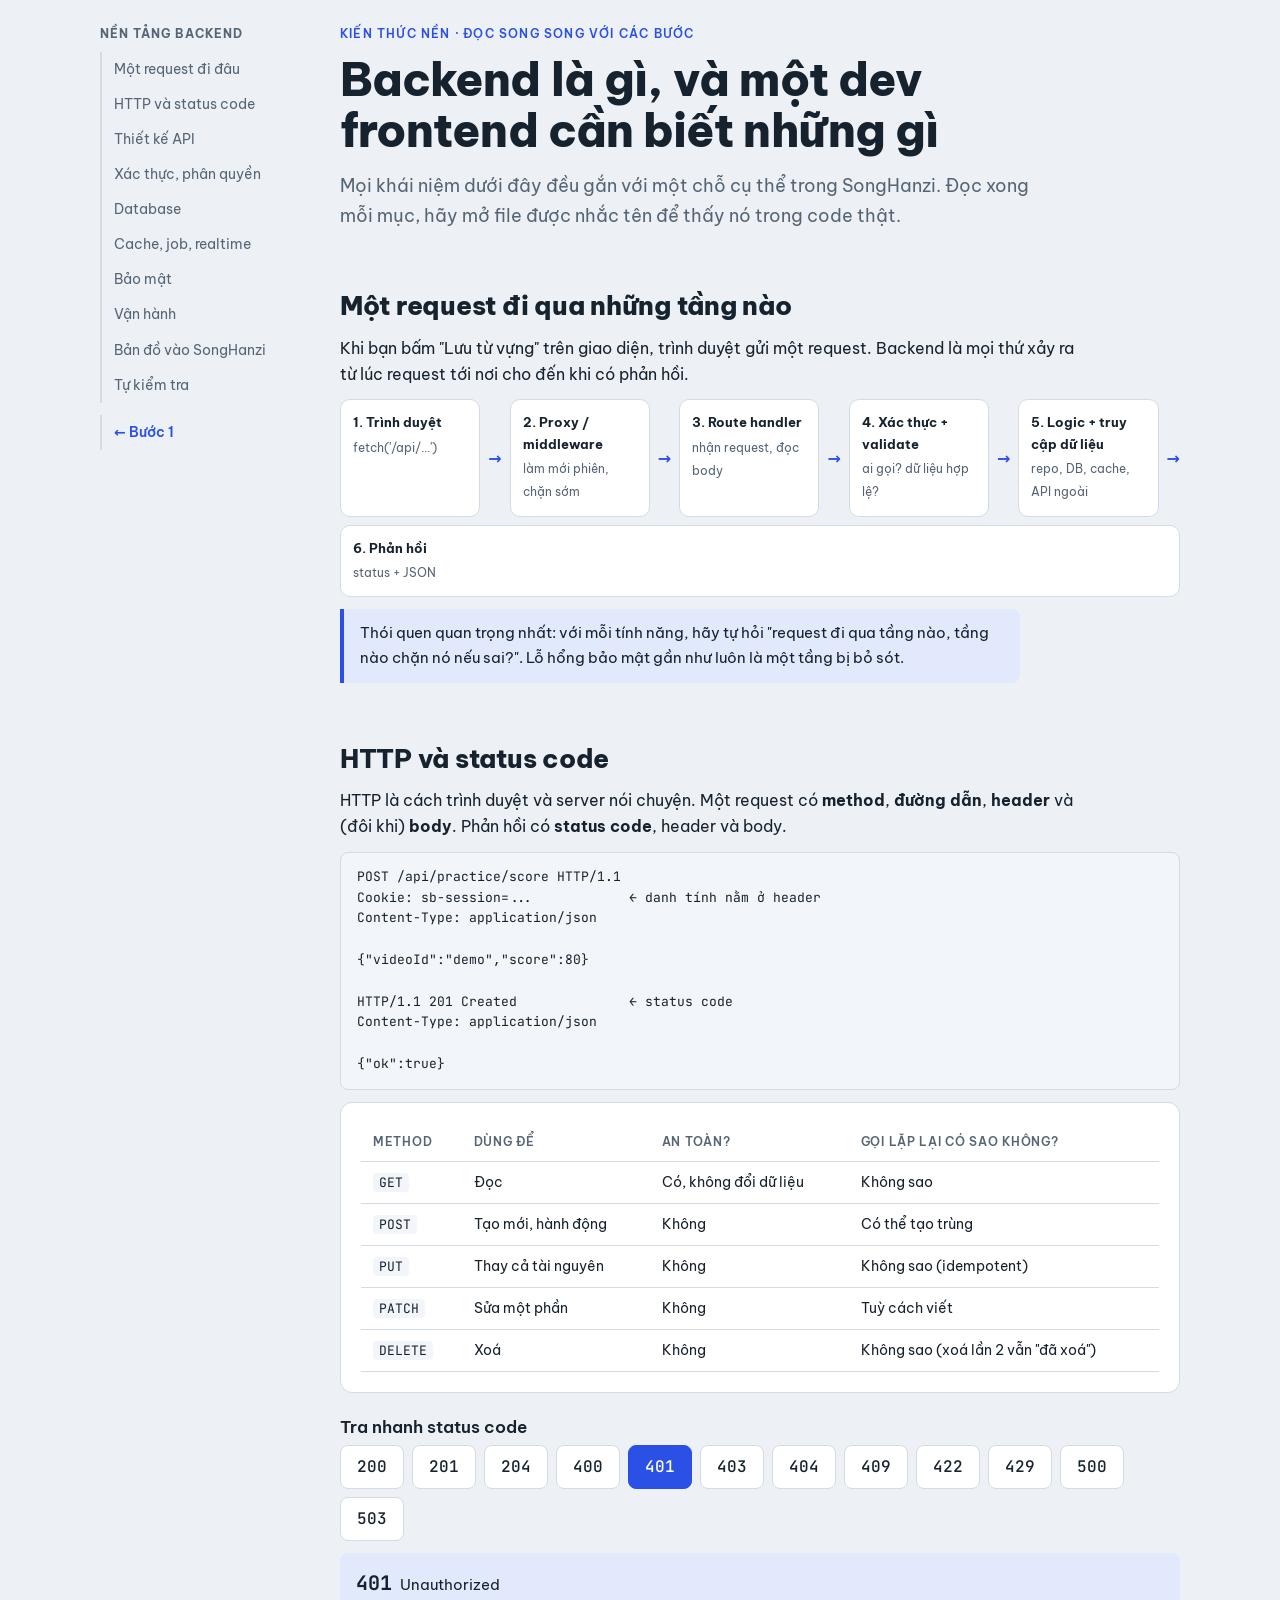
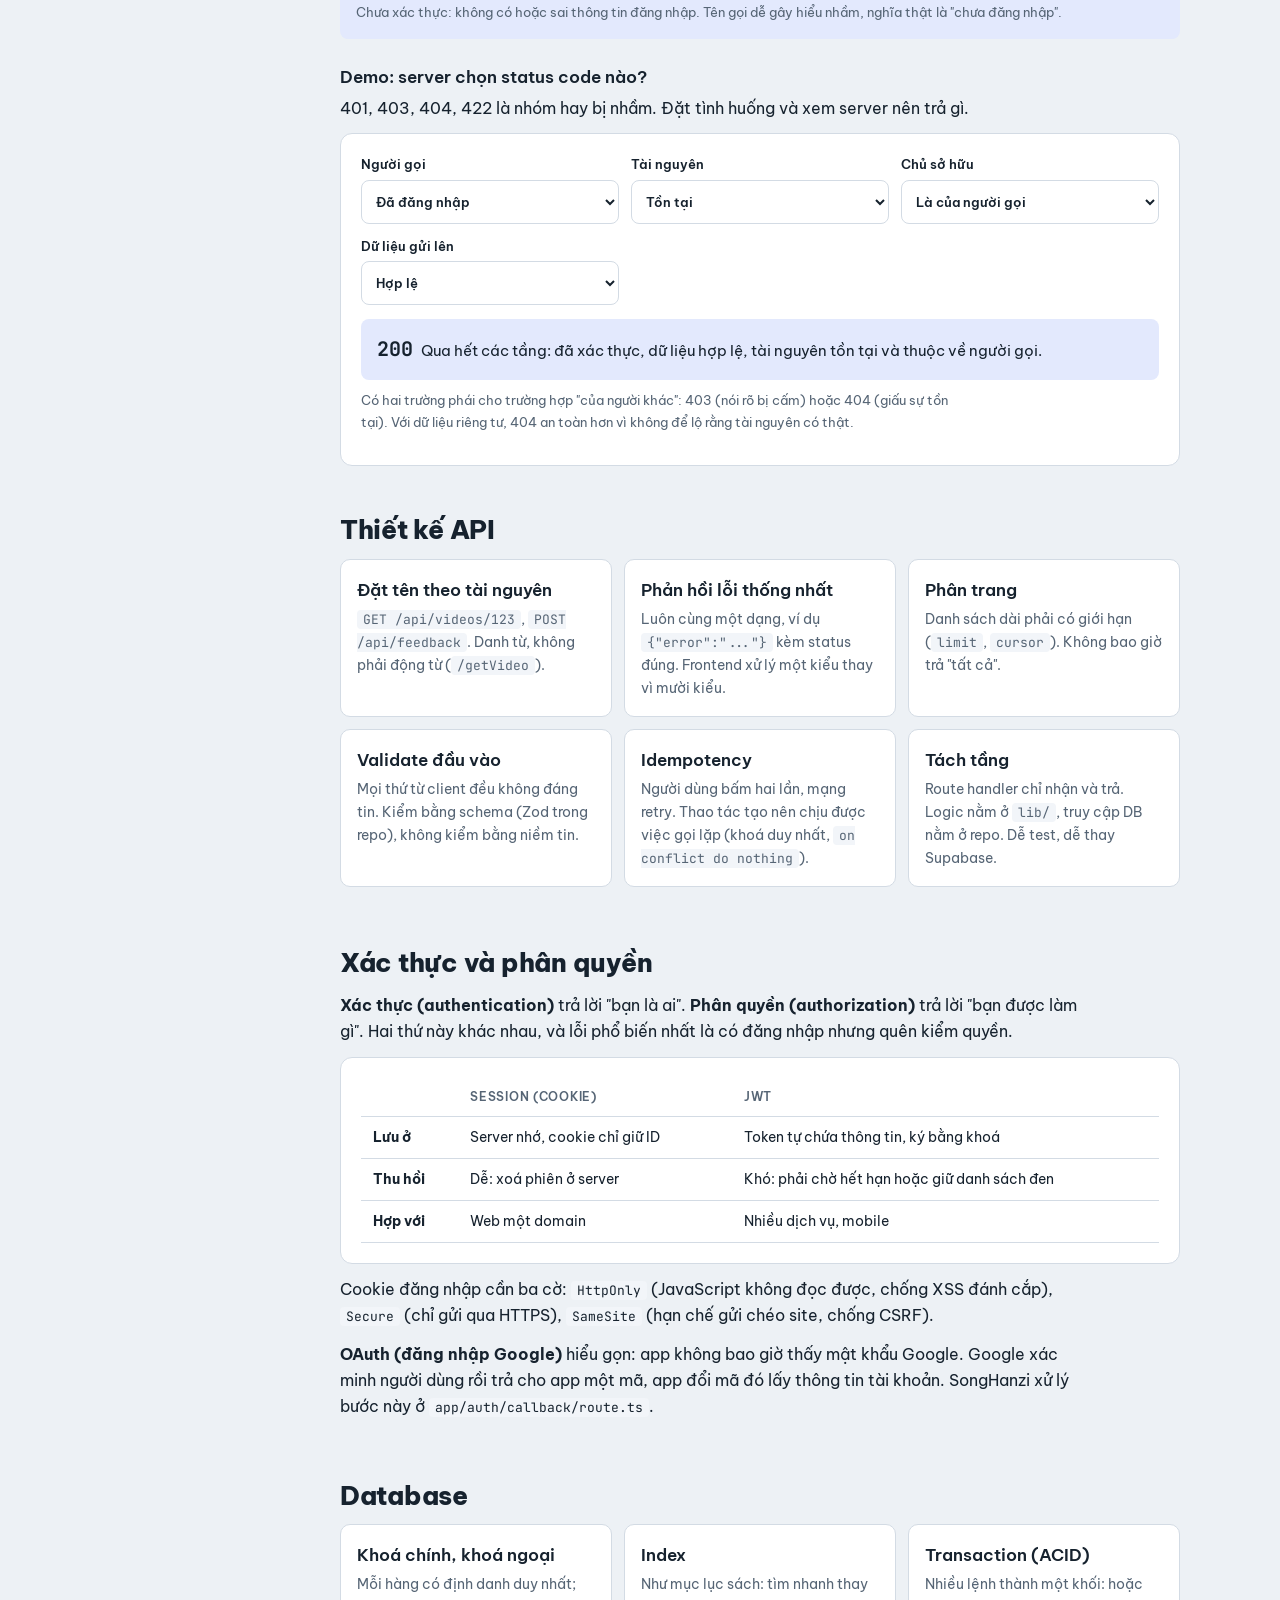
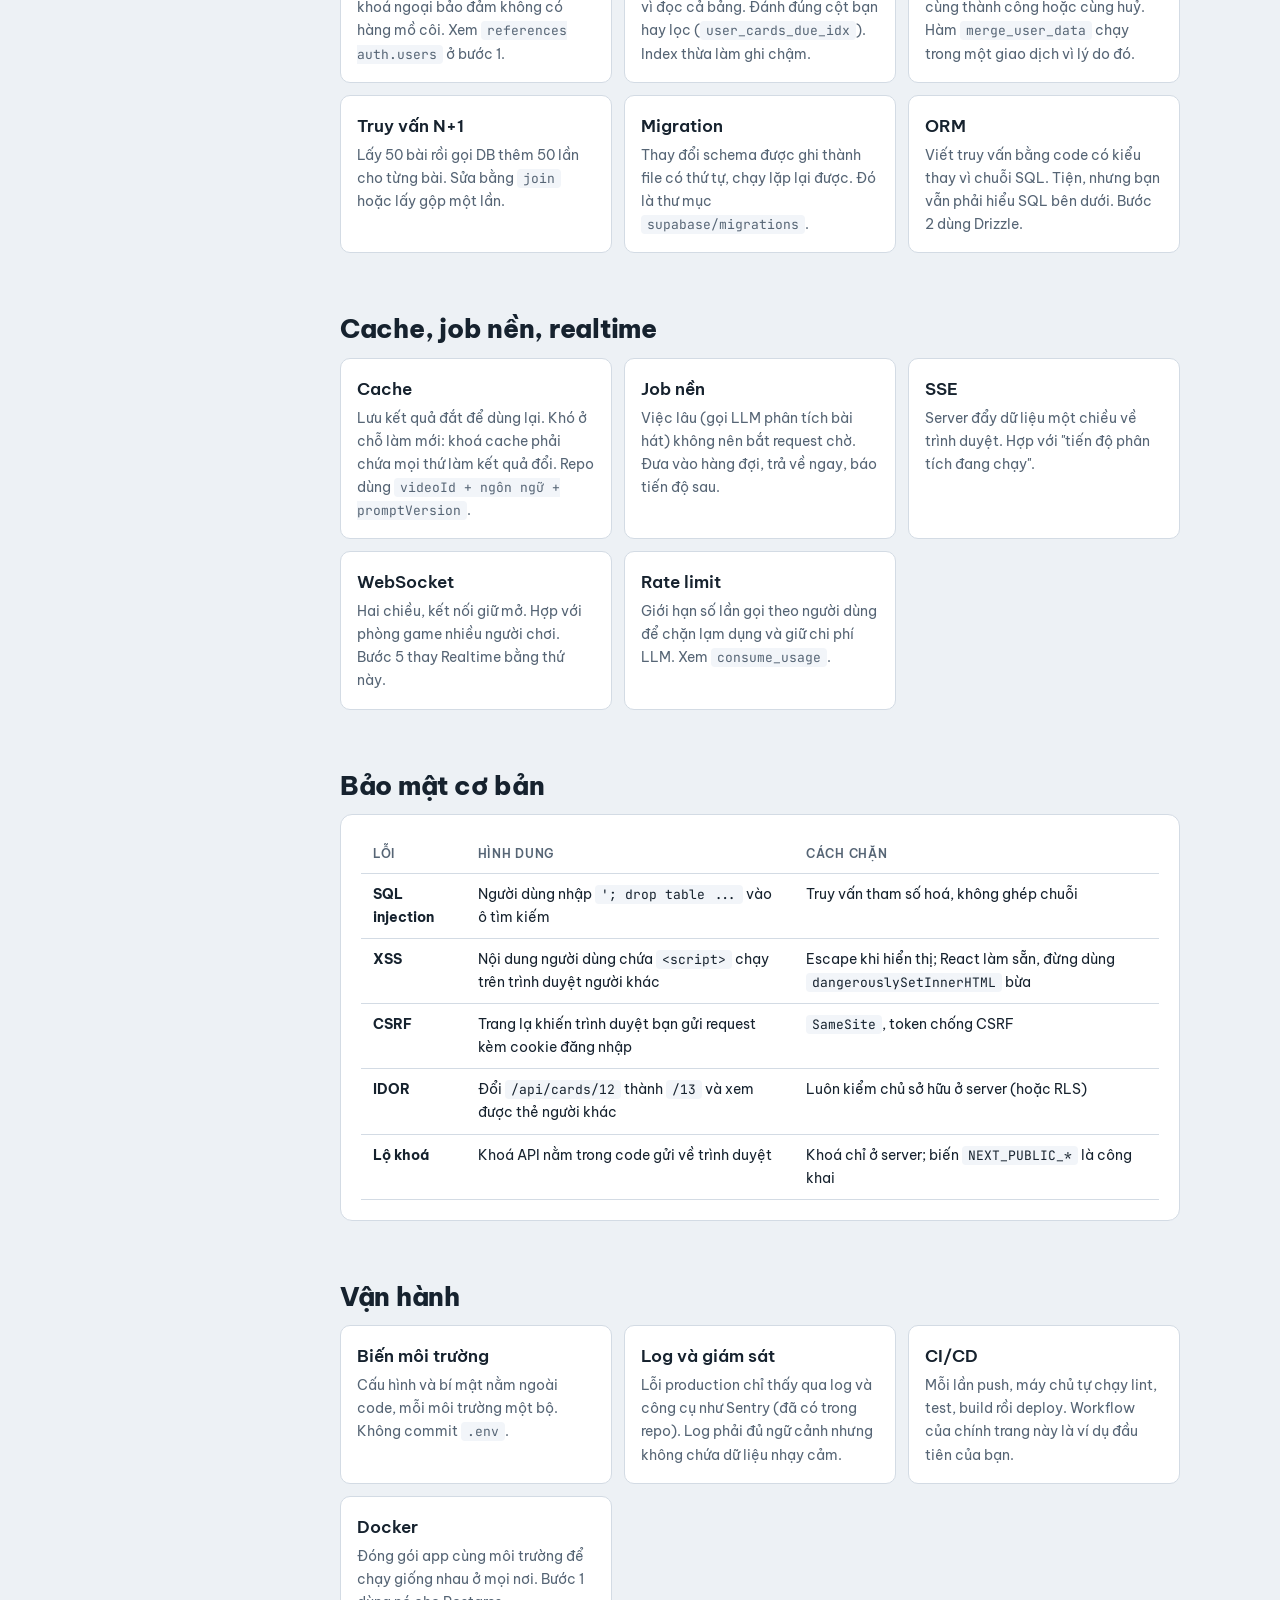
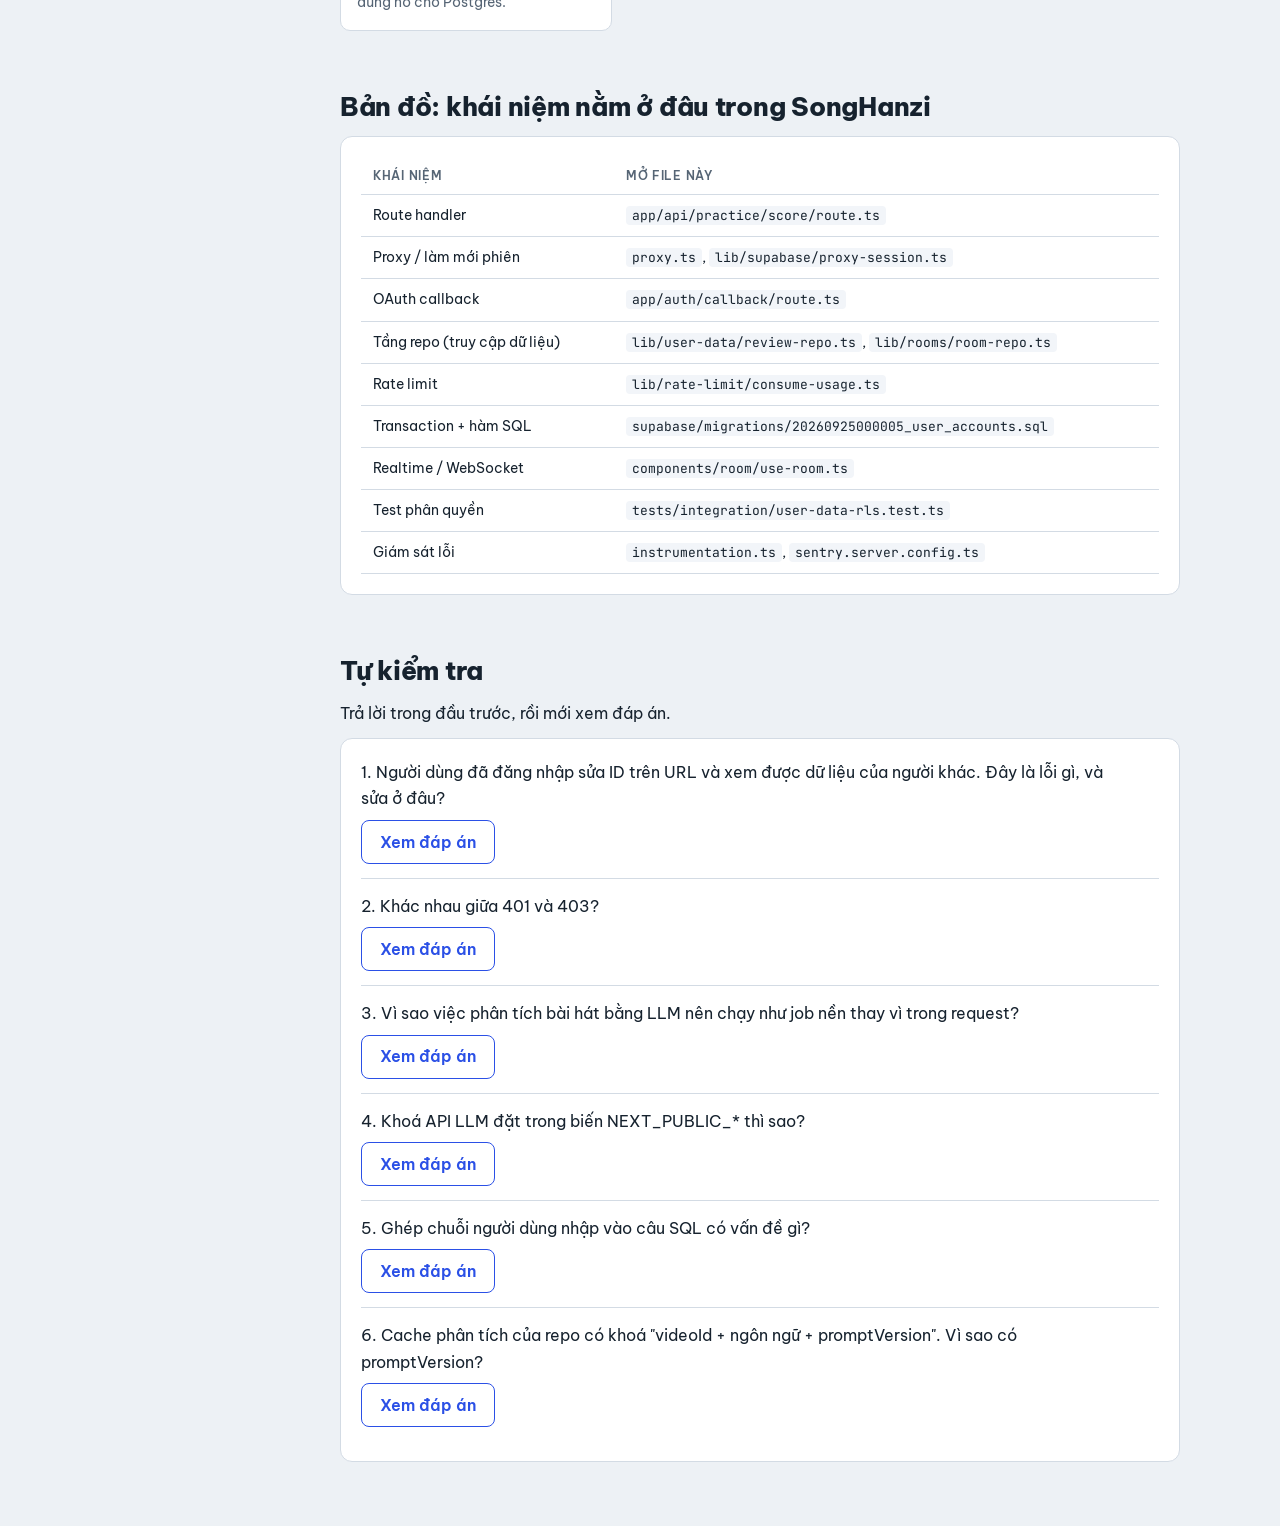
==== site/backend.html @ 363104b3 "feat: thêm trang nền tảng backend, tách CSS dùng chung Co-Authored-By: Claude Sonnet 5.5 <noreply@an" ====
<!doctype html>
<html lang="vi">
<head>
<meta charset="utf-8">
<meta name="viewport" content="width=device-width, initial-scale=1, viewport-fit=cover">
<title>Nền tảng backend · Sổ tay SongHanzi</title>
<link rel="stylesheet" href="https://fonts.googleapis.com/css2?family=Be+Vietnam+Pro:wght@400;500;600;800&family=JetBrains+Mono:wght@400;500&display=swap">
<link rel="stylesheet" href="style.css">
<style>
.flow { display: flex; flex-wrap: wrap; gap: 8px; align-items: stretch; margin-bottom: 12px; }
.flow .node { flex: 1 1 130px; background: var(--surface); border: 1px solid var(--line); border-radius: 10px; padding: 12px; font-size: 14px; min-width: 0; }
.flow .node b { display: block; font-size: 13px; margin-bottom: 2px; }
.flow .node span { color: var(--muted); font-size: 12px; }
.flow .arrow { align-self: center; color: var(--accent); font-weight: 800; }
.cards { display: grid; grid-template-columns: repeat(auto-fit, minmax(240px, 1fr)); gap: 12px; margin-bottom: 12px; }
.card { background: var(--surface); border: 1px solid var(--line); border-radius: 10px; padding: 16px; min-width: 0; }
.card p { font-size: 14px; color: var(--muted); margin: 4px 0 0; }
.sel { width: 100%; min-height: 44px; font: inherit; color: var(--ink); background: var(--surface); border: 1px solid var(--line); border-radius: 8px; padding: 0 10px; }
.field { display: flex; flex-direction: column; gap: 4px; font-size: 13px; font-weight: 600; min-width: 0; }
.form4 { display: grid; grid-template-columns: repeat(auto-fit, minmax(200px, 1fr)); gap: 12px; margin-bottom: 14px; }
.verdict { padding: 14px 16px; border-radius: 8px; font-size: 15px; background: var(--accent-soft); }
.verdict b { font-family: var(--font-mono); font-size: 20px; margin-right: 8px; }
.codes { display: flex; flex-wrap: wrap; gap: 8px; margin-bottom: 12px; }
.codebtn { min-height: 44px; min-width: 64px; padding: 0 12px; border: 1px solid var(--line); border-radius: 8px; background: var(--surface); color: var(--ink); font-family: var(--font-mono); font-weight: 500; cursor: pointer; }
.codebtn[aria-pressed="true"] { background: var(--accent); color: var(--surface); border-color: var(--accent); }
.mono { font-family: var(--font-mono); font-size: 13px; }
</style>
</head>
<body>
<div class="wrap">
  <nav class="toc" aria-label="Mục lục">
    <b>Nền tảng backend</b>
    <a href="#request">Một request đi đâu</a>
    <a href="#http">HTTP và status code</a>
    <a href="#api">Thiết kế API</a>
    <a href="#auth">Xác thực, phân quyền</a>
    <a href="#db">Database</a>
    <a href="#nhanh">Cache, job, realtime</a>
    <a href="#bao-mat">Bảo mật</a>
    <a href="#van-hanh">Vận hành</a>
    <a href="#ban-do">Bản đồ vào SongHanzi</a>
    <a href="#tu-kiem-tra">Tự kiểm tra</a>
    <a href="index.html" style="margin-top:12px;color:var(--accent);font-weight:600">← Bước 1</a>
  </nav>

  <main>
    <header>
      <div class="eyebrow">Kiến thức nền · đọc song song với các bước</div>
      <h1>Backend là gì, và một dev frontend cần biết những gì</h1>
      <p class="lead">Mọi khái niệm dưới đây đều gắn với một chỗ cụ thể trong SongHanzi. Đọc xong mỗi mục, hãy mở file được nhắc tên để thấy nó trong code thật.</p>
    </header>

    <section id="request">
      <h2>Một request đi qua những tầng nào</h2>
      <p>Khi bạn bấm "Lưu từ vựng" trên giao diện, trình duyệt gửi một request. Backend là mọi thứ xảy ra từ lúc request tới nơi cho đến khi có phản hồi.</p>
      <div class="flow">
        <div class="node"><b>1. Trình duyệt</b><span>fetch('/api/...')</span></div><span class="arrow">→</span>
        <div class="node"><b>2. Proxy / middleware</b><span>làm mới phiên, chặn sớm</span></div><span class="arrow">→</span>
        <div class="node"><b>3. Route handler</b><span>nhận request, đọc body</span></div><span class="arrow">→</span>
        <div class="node"><b>4. Xác thực + validate</b><span>ai gọi? dữ liệu hợp lệ?</span></div><span class="arrow">→</span>
        <div class="node"><b>5. Logic + truy cập dữ liệu</b><span>repo, DB, cache, API ngoài</span></div><span class="arrow">→</span>
        <div class="node"><b>6. Phản hồi</b><span>status + JSON</span></div>
      </div>
      <div class="callout">Thói quen quan trọng nhất: với mỗi tính năng, hãy tự hỏi "request đi qua tầng nào, tầng nào chặn nó nếu sai?". Lỗ hổng bảo mật gần như luôn là một tầng bị bỏ sót.</div>
    </section>

    <section id="http">
      <h2>HTTP và status code</h2>
      <p>HTTP là cách trình duyệt và server nói chuyện. Một request có <b>method</b>, <b>đường dẫn</b>, <b>header</b> và (đôi khi) <b>body</b>. Phản hồi có <b>status code</b>, header và body.</p>
      <pre><code>POST /api/practice/score HTTP/1.1
Cookie: sb-session=...            ← danh tính nằm ở header
Content-Type: application/json

{"videoId":"demo","score":80}

HTTP/1.1 201 Created              ← status code
Content-Type: application/json

{"ok":true}</code></pre>
      <div class="panel tablewrap">
        <table>
          <thead><tr><th>Method</th><th>Dùng để</th><th>An toàn?</th><th>Gọi lặp lại có sao không?</th></tr></thead>
          <tbody>
            <tr><td><code>GET</code></td><td>Đọc</td><td>Có, không đổi dữ liệu</td><td>Không sao</td></tr>
            <tr><td><code>POST</code></td><td>Tạo mới, hành động</td><td>Không</td><td>Có thể tạo trùng</td></tr>
            <tr><td><code>PUT</code></td><td>Thay cả tài nguyên</td><td>Không</td><td>Không sao (idempotent)</td></tr>
            <tr><td><code>PATCH</code></td><td>Sửa một phần</td><td>Không</td><td>Tuỳ cách viết</td></tr>
            <tr><td><code>DELETE</code></td><td>Xoá</td><td>Không</td><td>Không sao (xoá lần 2 vẫn "đã xoá")</td></tr>
          </tbody>
        </table>
      </div>

      <h3 style="margin-top:20px">Tra nhanh status code</h3>
      <div class="codes" id="codes" role="group" aria-label="Chọn status code"></div>
      <div class="verdict" id="codeInfo" aria-live="polite"></div>

      <h3 style="margin-top:24px">Demo: server chọn status code nào?</h3>
      <p>401, 403, 404, 422 là nhóm hay bị nhầm. Đặt tình huống và xem server nên trả gì.</p>
      <div class="panel">
        <div class="form4">
          <label class="field">Người gọi
            <select class="sel" id="fAuth"><option value="yes">Đã đăng nhập</option><option value="no">Chưa đăng nhập</option></select></label>
          <label class="field">Tài nguyên
            <select class="sel" id="fExists"><option value="yes">Tồn tại</option><option value="no">Không tồn tại</option></select></label>
          <label class="field">Chủ sở hữu
            <select class="sel" id="fOwn"><option value="yes">Là của người gọi</option><option value="no">Của người khác</option></select></label>
          <label class="field">Dữ liệu gửi lên
            <select class="sel" id="fBody"><option value="yes">Hợp lệ</option><option value="no">Sai định dạng</option></select></label>
        </div>
        <div class="verdict" id="decision" aria-live="polite"></div>
        <p class="small" style="margin-top:10px">Có hai trường phái cho trường hợp "của người khác": 403 (nói rõ bị cấm) hoặc 404 (giấu sự tồn tại). Với dữ liệu riêng tư, 404 an toàn hơn vì không để lộ rằng tài nguyên có thật.</p>
      </div>
    </section>

    <section id="api">
      <h2>Thiết kế API</h2>
      <div class="cards">
        <div class="card"><h3>Đặt tên theo tài nguyên</h3><p><code>GET /api/videos/123</code>, <code>POST /api/feedback</code>. Danh từ, không phải động từ (<code>/getVideo</code>).</p></div>
        <div class="card"><h3>Phản hồi lỗi thống nhất</h3><p>Luôn cùng một dạng, ví dụ <code>{"error":"..."}</code> kèm status đúng. Frontend xử lý một kiểu thay vì mười kiểu.</p></div>
        <div class="card"><h3>Phân trang</h3><p>Danh sách dài phải có giới hạn (<code>limit</code>, <code>cursor</code>). Không bao giờ trả "tất cả".</p></div>
        <div class="card"><h3>Validate đầu vào</h3><p>Mọi thứ từ client đều không đáng tin. Kiểm bằng schema (Zod trong repo), không kiểm bằng niềm tin.</p></div>
        <div class="card"><h3>Idempotency</h3><p>Người dùng bấm hai lần, mạng retry. Thao tác tạo nên chịu được việc gọi lặp (khoá duy nhất, <code>on conflict do nothing</code>).</p></div>
        <div class="card"><h3>Tách tầng</h3><p>Route handler chỉ nhận và trả. Logic nằm ở <code>lib/</code>, truy cập DB nằm ở repo. Dễ test, dễ thay Supabase.</p></div>
      </div>
    </section>

    <section id="auth">
      <h2>Xác thực và phân quyền</h2>
      <p><b>Xác thực (authentication)</b> trả lời "bạn là ai". <b>Phân quyền (authorization)</b> trả lời "bạn được làm gì". Hai thứ này khác nhau, và lỗi phổ biến nhất là có đăng nhập nhưng quên kiểm quyền.</p>
      <div class="panel tablewrap">
        <table>
          <thead><tr><th></th><th>Session (cookie)</th><th>JWT</th></tr></thead>
          <tbody>
            <tr><td><b>Lưu ở</b></td><td>Server nhớ, cookie chỉ giữ ID</td><td>Token tự chứa thông tin, ký bằng khoá</td></tr>
            <tr><td><b>Thu hồi</b></td><td>Dễ: xoá phiên ở server</td><td>Khó: phải chờ hết hạn hoặc giữ danh sách đen</td></tr>
            <tr><td><b>Hợp với</b></td><td>Web một domain</td><td>Nhiều dịch vụ, mobile</td></tr>
          </tbody>
        </table>
      </div>
      <p>Cookie đăng nhập cần ba cờ: <code>HttpOnly</code> (JavaScript không đọc được, chống XSS đánh cắp), <code>Secure</code> (chỉ gửi qua HTTPS), <code>SameSite</code> (hạn chế gửi chéo site, chống CSRF).</p>
      <p><b>OAuth (đăng nhập Google)</b> hiểu gọn: app không bao giờ thấy mật khẩu Google. Google xác minh người dùng rồi trả cho app một mã, app đổi mã đó lấy thông tin tài khoản. SongHanzi xử lý bước này ở <code>app/auth/callback/route.ts</code>.</p>
    </section>

    <section id="db">
      <h2>Database</h2>
      <div class="cards">
        <div class="card"><h3>Khoá chính, khoá ngoại</h3><p>Mỗi hàng có định danh duy nhất; khoá ngoại bảo đảm không có hàng mồ côi. Xem <code>references auth.users</code> ở bước 1.</p></div>
        <div class="card"><h3>Index</h3><p>Như mục lục sách: tìm nhanh thay vì đọc cả bảng. Đánh đúng cột bạn hay lọc (<code>user_cards_due_idx</code>). Index thừa làm ghi chậm.</p></div>
        <div class="card"><h3>Transaction (ACID)</h3><p>Nhiều lệnh thành một khối: hoặc cùng thành công hoặc cùng huỷ. Hàm <code>merge_user_data</code> chạy trong một giao dịch vì lý do đó.</p></div>
        <div class="card"><h3>Truy vấn N+1</h3><p>Lấy 50 bài rồi gọi DB thêm 50 lần cho từng bài. Sửa bằng <code>join</code> hoặc lấy gộp một lần.</p></div>
        <div class="card"><h3>Migration</h3><p>Thay đổi schema được ghi thành file có thứ tự, chạy lặp lại được. Đó là thư mục <code>supabase/migrations</code>.</p></div>
        <div class="card"><h3>ORM</h3><p>Viết truy vấn bằng code có kiểu thay vì chuỗi SQL. Tiện, nhưng bạn vẫn phải hiểu SQL bên dưới. Bước 2 dùng Drizzle.</p></div>
      </div>
    </section>

    <section id="nhanh">
      <h2>Cache, job nền, realtime</h2>
      <div class="cards">
        <div class="card"><h3>Cache</h3><p>Lưu kết quả đắt để dùng lại. Khó ở chỗ làm mới: khoá cache phải chứa mọi thứ làm kết quả đổi. Repo dùng <code>videoId + ngôn ngữ + promptVersion</code>.</p></div>
        <div class="card"><h3>Job nền</h3><p>Việc lâu (gọi LLM phân tích bài hát) không nên bắt request chờ. Đưa vào hàng đợi, trả về ngay, báo tiến độ sau.</p></div>
        <div class="card"><h3>SSE</h3><p>Server đẩy dữ liệu một chiều về trình duyệt. Hợp với "tiến độ phân tích đang chạy".</p></div>
        <div class="card"><h3>WebSocket</h3><p>Hai chiều, kết nối giữ mở. Hợp với phòng game nhiều người chơi. Bước 5 thay Realtime bằng thứ này.</p></div>
        <div class="card"><h3>Rate limit</h3><p>Giới hạn số lần gọi theo người dùng để chặn lạm dụng và giữ chi phí LLM. Xem <code>consume_usage</code>.</p></div>
      </div>
    </section>

    <section id="bao-mat">
      <h2>Bảo mật cơ bản</h2>
      <div class="panel tablewrap">
        <table>
          <thead><tr><th>Lỗi</th><th>Hình dung</th><th>Cách chặn</th></tr></thead>
          <tbody>
            <tr><td><b>SQL injection</b></td><td>Người dùng nhập <code>'; drop table ...</code> vào ô tìm kiếm</td><td>Truy vấn tham số hoá, không ghép chuỗi</td></tr>
            <tr><td><b>XSS</b></td><td>Nội dung người dùng chứa <code>&lt;script&gt;</code> chạy trên trình duyệt người khác</td><td>Escape khi hiển thị; React làm sẵn, đừng dùng <code>dangerouslySetInnerHTML</code> bừa</td></tr>
            <tr><td><b>CSRF</b></td><td>Trang lạ khiến trình duyệt bạn gửi request kèm cookie đăng nhập</td><td><code>SameSite</code>, token chống CSRF</td></tr>
            <tr><td><b>IDOR</b></td><td>Đổi <code>/api/cards/12</code> thành <code>/13</code> và xem được thẻ người khác</td><td>Luôn kiểm chủ sở hữu ở server (hoặc RLS)</td></tr>
            <tr><td><b>Lộ khoá</b></td><td>Khoá API nằm trong code gửi về trình duyệt</td><td>Khoá chỉ ở server; biến <code>NEXT_PUBLIC_*</code> là công khai</td></tr>
          </tbody>
        </table>
      </div>
    </section>

    <section id="van-hanh">
      <h2>Vận hành</h2>
      <div class="cards">
        <div class="card"><h3>Biến môi trường</h3><p>Cấu hình và bí mật nằm ngoài code, mỗi môi trường một bộ. Không commit <code>.env</code>.</p></div>
        <div class="card"><h3>Log và giám sát</h3><p>Lỗi production chỉ thấy qua log và công cụ như Sentry (đã có trong repo). Log phải đủ ngữ cảnh nhưng không chứa dữ liệu nhạy cảm.</p></div>
        <div class="card"><h3>CI/CD</h3><p>Mỗi lần push, máy chủ tự chạy lint, test, build rồi deploy. Workflow của chính trang này là ví dụ đầu tiên của bạn.</p></div>
        <div class="card"><h3>Docker</h3><p>Đóng gói app cùng môi trường để chạy giống nhau ở mọi nơi. Bước 1 dùng nó cho Postgres.</p></div>
      </div>
    </section>

    <section id="ban-do">
      <h2>Bản đồ: khái niệm nằm ở đâu trong SongHanzi</h2>
      <div class="panel tablewrap">
        <table>
          <thead><tr><th>Khái niệm</th><th>Mở file này</th></tr></thead>
          <tbody>
            <tr><td>Route handler</td><td><code>app/api/practice/score/route.ts</code></td></tr>
            <tr><td>Proxy / làm mới phiên</td><td><code>proxy.ts</code>, <code>lib/supabase/proxy-session.ts</code></td></tr>
            <tr><td>OAuth callback</td><td><code>app/auth/callback/route.ts</code></td></tr>
            <tr><td>Tầng repo (truy cập dữ liệu)</td><td><code>lib/user-data/review-repo.ts</code>, <code>lib/rooms/room-repo.ts</code></td></tr>
            <tr><td>Rate limit</td><td><code>lib/rate-limit/consume-usage.ts</code></td></tr>
            <tr><td>Transaction + hàm SQL</td><td><code>supabase/migrations/20260925000005_user_accounts.sql</code></td></tr>
            <tr><td>Realtime / WebSocket</td><td><code>components/room/use-room.ts</code></td></tr>
            <tr><td>Test phân quyền</td><td><code>tests/integration/user-data-rls.test.ts</code></td></tr>
            <tr><td>Giám sát lỗi</td><td><code>instrumentation.ts</code>, <code>sentry.server.config.ts</code></td></tr>
          </tbody>
        </table>
      </div>
    </section>

    <section id="tu-kiem-tra">
      <h2>Tự kiểm tra</h2>
      <p>Trả lời trong đầu trước, rồi mới xem đáp án.</p>
      <div class="panel" id="quiz"></div>
    </section>
  </main>
</div>

<script>
(function () {
  // ---------- tra status code ----------
  var codes = [
    ['200', 'OK', 'Thành công, có dữ liệu trả về.'],
    ['201', 'Created', 'Đã tạo tài nguyên mới (thường sau POST).'],
    ['204', 'No Content', 'Thành công và không có nội dung trả về (thường sau DELETE).'],
    ['400', 'Bad Request', 'Request sai cú pháp, ví dụ JSON hỏng.'],
    ['401', 'Unauthorized', 'Chưa xác thực: không có hoặc sai thông tin đăng nhập. Tên gọi dễ gây hiểu nhầm, nghĩa thật là "chưa đăng nhập".'],
    ['403', 'Forbidden', 'Đã đăng nhập nhưng không có quyền làm việc này.'],
    ['404', 'Not Found', 'Không có tài nguyên này (hoặc bạn muốn giấu rằng nó tồn tại).'],
    ['409', 'Conflict', 'Xung đột với trạng thái hiện tại, ví dụ tạo bản ghi đã tồn tại.'],
    ['422', 'Unprocessable Content', 'Cú pháp đúng nhưng dữ liệu không hợp lệ về nghĩa (sai schema, thiếu trường).'],
    ['429', 'Too Many Requests', 'Vượt giới hạn tần suất (rate limit).'],
    ['500', 'Internal Server Error', 'Lỗi của server, không phải lỗi của client. Cần xem log.'],
    ['503', 'Service Unavailable', 'Server tạm không phục vụ được (quá tải, đang bảo trì, phụ thuộc bị sập).']
  ];
  var wrap = document.getElementById('codes'), info = document.getElementById('codeInfo');
  function pick(i) {
    Array.prototype.forEach.call(wrap.children, function (b, j) { b.setAttribute('aria-pressed', String(i === j)); });
    info.innerHTML = '<b>' + codes[i][0] + '</b>' + codes[i][1] + '<br><span class="small">' + codes[i][2] + '</span>';
  }
  codes.forEach(function (c, i) {
    var b = document.createElement('button'); b.type = 'button'; b.className = 'codebtn'; b.textContent = c[0];
    b.addEventListener('click', function () { pick(i); }); wrap.appendChild(b);
  });
  pick(4);

  // ---------- demo quyết định status ----------
  var f = { auth: 'fAuth', exists: 'fExists', own: 'fOwn', body: 'fBody' };
  function val(k) { return document.getElementById(f[k]).value === 'yes'; }
  function decide() {
    var r;
    if (!val('auth')) r = ['401', 'Chưa đăng nhập, dừng ngay ở bước xác thực, trước cả khi nhìn tài nguyên.'];
    else if (!val('body')) r = ['422', 'Đã đăng nhập nhưng dữ liệu sai schema. Validate xảy ra trước khi chạm vào database.'];
    else if (!val('exists')) r = ['404', 'Không có tài nguyên với ID này.'];
    else if (!val('own')) r = ['404', 'Tài nguyên có thật nhưng của người khác. Trả 404 để không lộ rằng nó tồn tại (một số API chọn 403).'];
    else r = ['200', 'Qua hết các tầng: đã xác thực, dữ liệu hợp lệ, tài nguyên tồn tại và thuộc về người gọi.'];
    document.getElementById('decision').innerHTML = '<b>' + r[0] + '</b>' + r[1];
  }
  Object.keys(f).forEach(function (k) { document.getElementById(f[k]).addEventListener('change', decide); });
  decide();

  // ---------- quiz ----------
  var qs = [
    ['Người dùng đã đăng nhập sửa ID trên URL và xem được dữ liệu của người khác. Đây là lỗi gì, và sửa ở đâu?', 'IDOR, lỗi phân quyền. Sửa ở server: luôn kiểm chủ sở hữu trước khi trả dữ liệu (hoặc bật RLS).'],
    ['Khác nhau giữa 401 và 403?', '401: chưa xác thực (không biết bạn là ai). 403: biết bạn là ai nhưng bạn không có quyền.'],
    ['Vì sao việc phân tích bài hát bằng LLM nên chạy như job nền thay vì trong request?', 'Mất nhiều giây đến hàng chục giây. Request chờ lâu dễ timeout và giữ tài nguyên server. Job nền trả ngay và báo tiến độ qua SSE.'],
    ['Khoá API LLM đặt trong biến NEXT_PUBLIC_* thì sao?', 'Nó được nhúng vào JavaScript gửi về trình duyệt, ai cũng đọc được. Khoá bí mật chỉ được ở server.'],
    ['Ghép chuỗi người dùng nhập vào câu SQL có vấn đề gì?', 'SQL injection: người dùng chèn lệnh SQL của họ. Dùng truy vấn tham số hoá hoặc ORM.'],
    ['Cache phân tích của repo có khoá "videoId + ngôn ngữ + promptVersion". Vì sao có promptVersion?', 'Đổi prompt thì kết quả đổi. Có promptVersion thì bản cache cũ không bị dùng nhầm cho prompt mới.']
  ];
  var quiz = document.getElementById('quiz');
  qs.forEach(function (q, i) {
    var d = document.createElement('div'); d.className = 'q';
    var p = document.createElement('p'); p.style.marginBottom = '8px'; p.textContent = (i + 1) + '. ' + q[0];
    var b = document.createElement('button'); b.type = 'button'; b.className = 'btn ghost'; b.textContent = 'Xem đáp án';
    var a = document.createElement('div'); a.className = 'ans'; a.hidden = true; a.textContent = q[1];
    b.addEventListener('click', function () { a.hidden = !a.hidden; b.textContent = a.hidden ? 'Xem đáp án' : 'Ẩn đáp án'; });
    d.appendChild(p); d.appendChild(b); d.appendChild(a); quiz.appendChild(d);
  });
})();
</script>
</body>
</html>
---- site/style.css ----
/* Layout: cột nội dung một dòng đọc, mục lục dính bên trái ở màn rộng. Mỗi bước học là một "chương" có demo tương tác. */
:root {
  --bg: #EDF1F5;
  --surface: #FFFFFF;
  --ink: #16222E;
  --muted: #566575;
  --line: #D3DBE4;
  --accent: #2B50E6;
  --accent-soft: #E3E9FD;
  --ok: #0E7A4F;
  --ok-soft: #DDF3E8;
  --warn: #9A4A06;
  --warn-soft: #FBEBD3;
  --bad: #B42318;
  --bad-soft: #FBE1DE;
  --code-bg: #F2F5F9;
  --font-body: "Be Vietnam Pro", system-ui, -apple-system, "Segoe UI", sans-serif;
  --font-mono: "JetBrains Mono", ui-monospace, "Cascadia Code", Consolas, monospace;
}
@media (prefers-color-scheme: dark) {
  :root:not([data-theme="light"]) {
    --bg: #0F1620; --surface: #17212D; --ink: #E6EDF5; --muted: #93A3B5; --line: #2A3748;
    --accent: #8EA5FF; --accent-soft: #1E2B52; --ok: #4ADE9B; --ok-soft: #12332A;
    --warn: #F5B454; --warn-soft: #3A2B12; --bad: #FF8A80; --bad-soft: #3D1B19; --code-bg: #111A25;
    color-scheme: dark;
  }
}
:root[data-theme="dark"] {
  --bg: #0F1620; --surface: #17212D; --ink: #E6EDF5; --muted: #93A3B5; --line: #2A3748;
  --accent: #8EA5FF; --accent-soft: #1E2B52; --ok: #4ADE9B; --ok-soft: #12332A;
  --warn: #F5B454; --warn-soft: #3A2B12; --bad: #FF8A80; --bad-soft: #3D1B19; --code-bg: #111A25;
  color-scheme: dark;
}
* { box-sizing: border-box; }
body { margin: 0; }
[hidden] { display: none !important; }
body {
  background: var(--bg); color: var(--ink); font-family: var(--font-body); font-size: 16px; line-height: 1.65;
  padding-block: 24px 64px;
  padding-left: max(16px, env(safe-area-inset-left, 0px));
  padding-right: max(16px, env(safe-area-inset-right, 0px));
}
.wrap { max-width: 1080px; margin: 0 auto; display: grid; grid-template-columns: 200px minmax(0, 1fr); gap: 40px; }
nav.toc { position: sticky; top: calc(env(safe-area-inset-top, 0px) + 16px); align-self: start; font-size: 14px; }
nav.toc b { display: block; font-size: 12px; letter-spacing: .08em; text-transform: uppercase; color: var(--muted); margin-bottom: 8px; }
nav.toc a { display: block; padding: 6px 0; color: var(--muted); text-decoration: none; border-left: 2px solid var(--line); padding-left: 12px; }
nav.toc a:hover, nav.toc a:focus-visible { color: var(--accent); border-left-color: var(--accent); }
main { min-width: 0; display: flex; flex-direction: column; gap: 48px; }
h1 { font-size: clamp(30px, 5vw, 46px); line-height: 1.12; font-weight: 800; margin: 0; text-wrap: balance; letter-spacing: -.02em; }
h2 { font-size: 26px; line-height: 1.25; font-weight: 800; margin: 0 0 12px; text-wrap: balance; letter-spacing: -.01em; }
h3 { font-size: 17px; margin: 0 0 4px; font-weight: 600; }
p { margin: 0 0 12px; max-width: 68ch; }
.eyebrow { font-size: 12px; letter-spacing: .1em; text-transform: uppercase; color: var(--accent); font-weight: 600; margin-bottom: 10px; }
.lead { font-size: 18px; color: var(--muted); max-width: 60ch; margin-top: 14px; }
.status { display: inline-flex; gap: 8px; align-items: center; margin-top: 18px; padding: 8px 12px; border-radius: 8px; background: var(--warn-soft); color: var(--warn); font-size: 14px; font-weight: 500; }
code, pre { font-family: var(--font-mono); font-size: 13px; }
code { background: var(--code-bg); padding: 1px 6px; border-radius: 4px; overflow-wrap: anywhere; }
pre { background: var(--code-bg); border: 1px solid var(--line); border-radius: 8px; padding: 14px 16px; margin: 0 0 12px; overflow-x: auto; line-height: 1.6; }
pre code { background: none; padding: 0; overflow-wrap: normal; }
.panel { background: var(--surface); border: 1px solid var(--line); border-radius: 12px; padding: 20px; }
.tablewrap { overflow-x: auto; margin-bottom: 12px; }
table { border-collapse: collapse; width: 100%; font-size: 14px; }
th, td { text-align: left; padding: 9px 12px; border-bottom: 1px solid var(--line); vertical-align: top; }
th { font-size: 12px; letter-spacing: .06em; text-transform: uppercase; color: var(--muted); font-weight: 600; }
.tag { display: inline-block; padding: 1px 8px; border-radius: 999px; font-size: 12px; font-weight: 600; white-space: nowrap; }
.tag.keep { background: var(--ok-soft); color: var(--ok); }
.tag.swap { background: var(--accent-soft); color: var(--accent); }
.grid2 { display: grid; grid-template-columns: repeat(auto-fit, minmax(260px, 1fr)); gap: 12px; }
.piece { background: var(--surface); border: 1px solid var(--line); border-radius: 10px; padding: 16px; min-width: 0; }
.piece p { font-size: 14px; color: var(--muted); margin: 0 0 8px; }
.piece pre { font-size: 12px; margin: 0; }
.piece .num { font-family: var(--font-mono); font-size: 12px; color: var(--accent); font-weight: 500; }
.callout { border-left: 4px solid var(--accent); background: var(--accent-soft); padding: 12px 16px; border-radius: 0 8px 8px 0; margin-bottom: 12px; font-size: 15px; max-width: 68ch; }
.callout.warn { border-left-color: var(--warn); background: var(--warn-soft); }
/* demo */
.controls { display: flex; flex-wrap: wrap; gap: 8px; margin-bottom: 14px; }
.chip { position: relative; }
.chip input { position: absolute; opacity: 0; inset: 0; width: 100%; height: 100%; cursor: pointer; margin: 0; }
.chip span { display: flex; align-items: center; min-height: 44px; padding: 0 14px; border: 1px solid var(--line); border-radius: 8px; font-size: 14px; font-weight: 500; background: var(--surface); }
.chip input:checked + span { background: var(--accent); color: var(--surface); border-color: var(--accent); }
.chip input:focus-visible + span { outline: 3px solid var(--accent); outline-offset: 2px; }
.switch { display: flex; align-items: center; gap: 10px; min-height: 44px; font-size: 14px; font-weight: 500; cursor: pointer; }
.switch input { width: 20px; height: 20px; accent-color: var(--accent); }
button { font: inherit; }
.btn { min-height: 44px; padding: 0 18px; border-radius: 8px; border: 0; background: var(--accent); color: var(--surface); font-weight: 600; cursor: pointer; }
.btn.ghost { background: transparent; color: var(--accent); border: 1px solid var(--accent); }
.btn:focus-visible, button:focus-visible { outline: 3px solid var(--accent); outline-offset: 2px; }
.row-owner { font-size: 12px; font-weight: 600; }
.empty { padding: 18px; text-align: center; color: var(--muted); border: 1px dashed var(--line); border-radius: 8px; }
.log { font-family: var(--font-mono); font-size: 13px; background: var(--code-bg); border: 1px solid var(--line); border-radius: 8px; padding: 14px 16px; min-height: 120px; line-height: 1.7; overflow-x: auto; }
.log .ok { color: var(--ok); } .log .bad { color: var(--bad); } .log .dim { color: var(--muted); }
.q { border-top: 1px solid var(--line); padding: 14px 0; }
.q:first-of-type { border-top: 0; padding-top: 0; }
.q .ans { margin-top: 10px; padding: 10px 14px; border-radius: 8px; background: var(--ok-soft); color: var(--ink); font-size: 15px; }
textarea { width: 100%; min-height: 140px; font: inherit; font-size: 15px; color: var(--ink); background: var(--surface); border: 1px solid var(--line); border-radius: 8px; padding: 12px; resize: vertical; }
.check { display: flex; align-items: flex-start; gap: 10px; min-height: 44px; padding: 8px 0; cursor: pointer; font-size: 15px; }
.check input { width: 20px; height: 20px; margin-top: 3px; accent-color: var(--accent); flex: none; }
.small { font-size: 13px; color: var(--muted); }
@media (max-width: 820px) {
  .wrap { grid-template-columns: minmax(0, 1fr); gap: 24px; }
  nav.toc { position: static; display: flex; flex-wrap: wrap; gap: 4px 16px; }
  nav.toc b { width: 100%; }
  nav.toc a { border-left: 0; padding-left: 0; }
}
@media (prefers-reduced-motion: reduce) { * { scroll-behavior: auto !important; } }
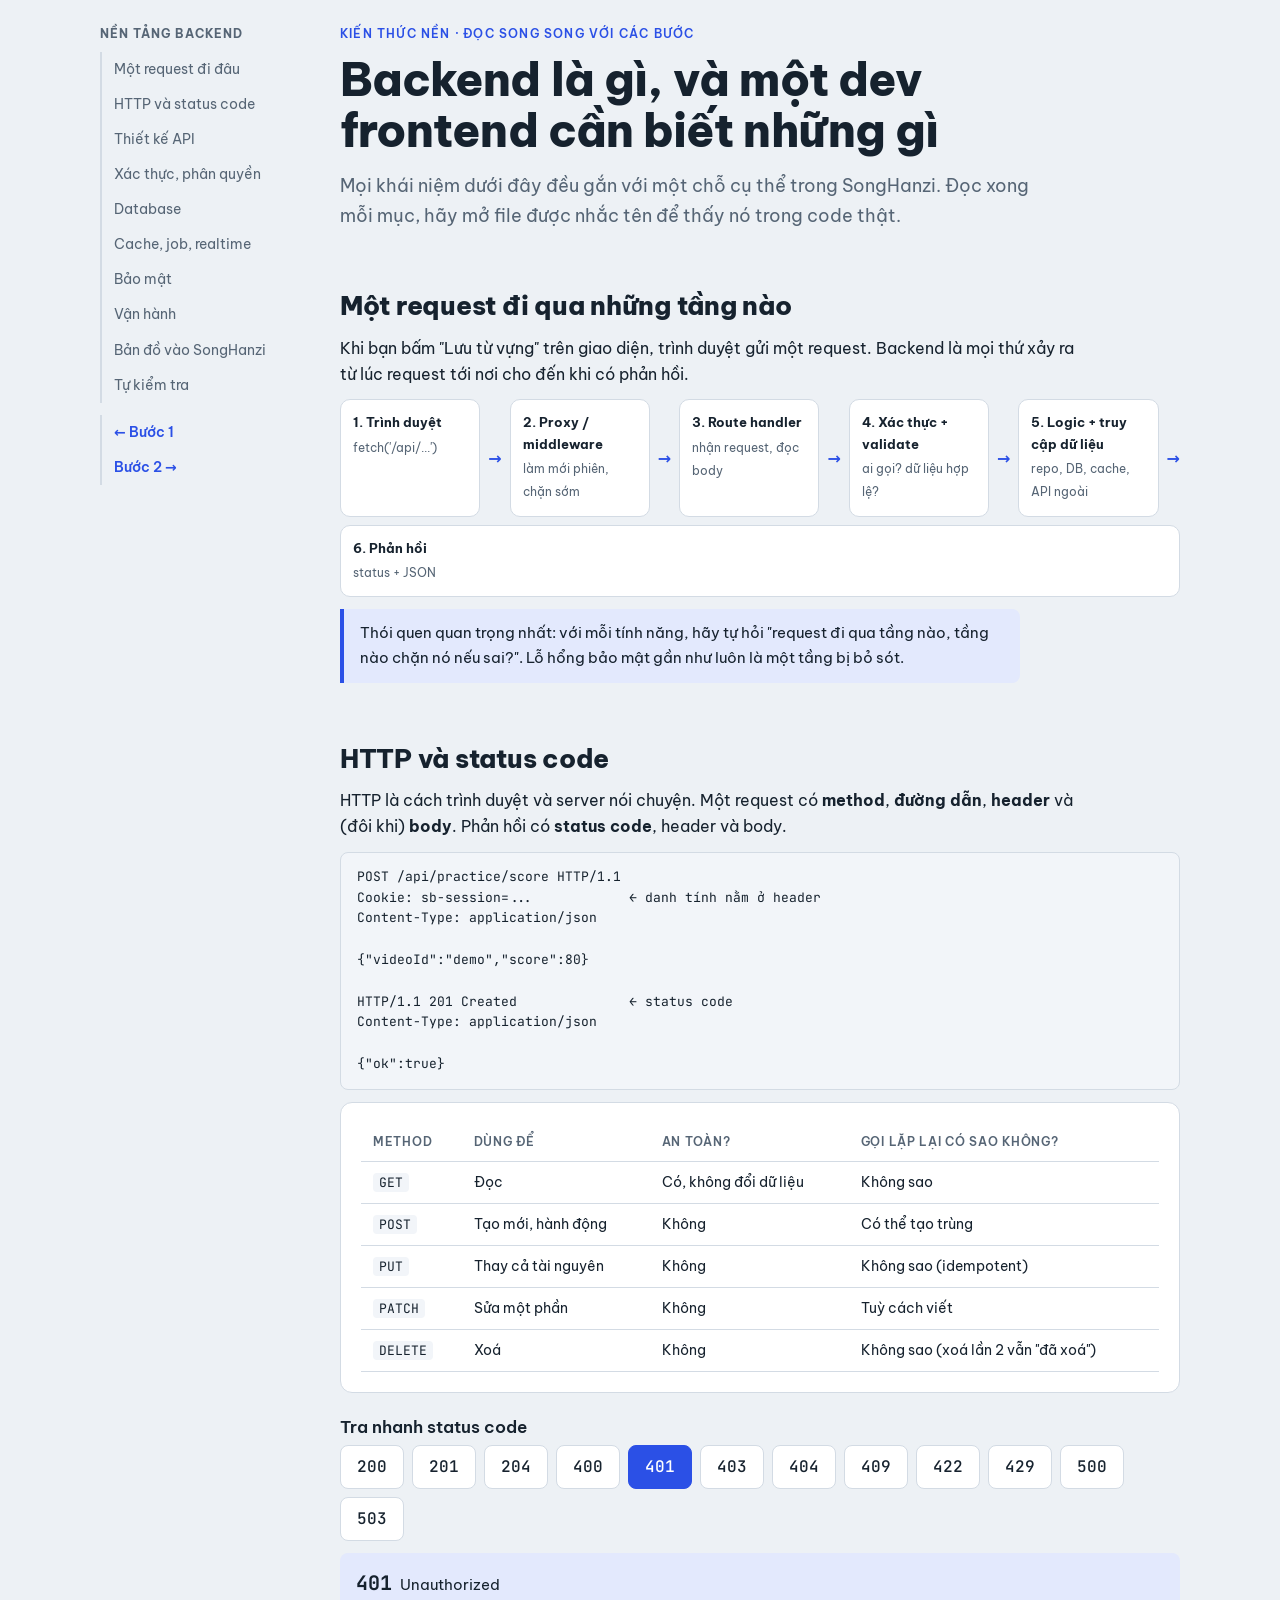
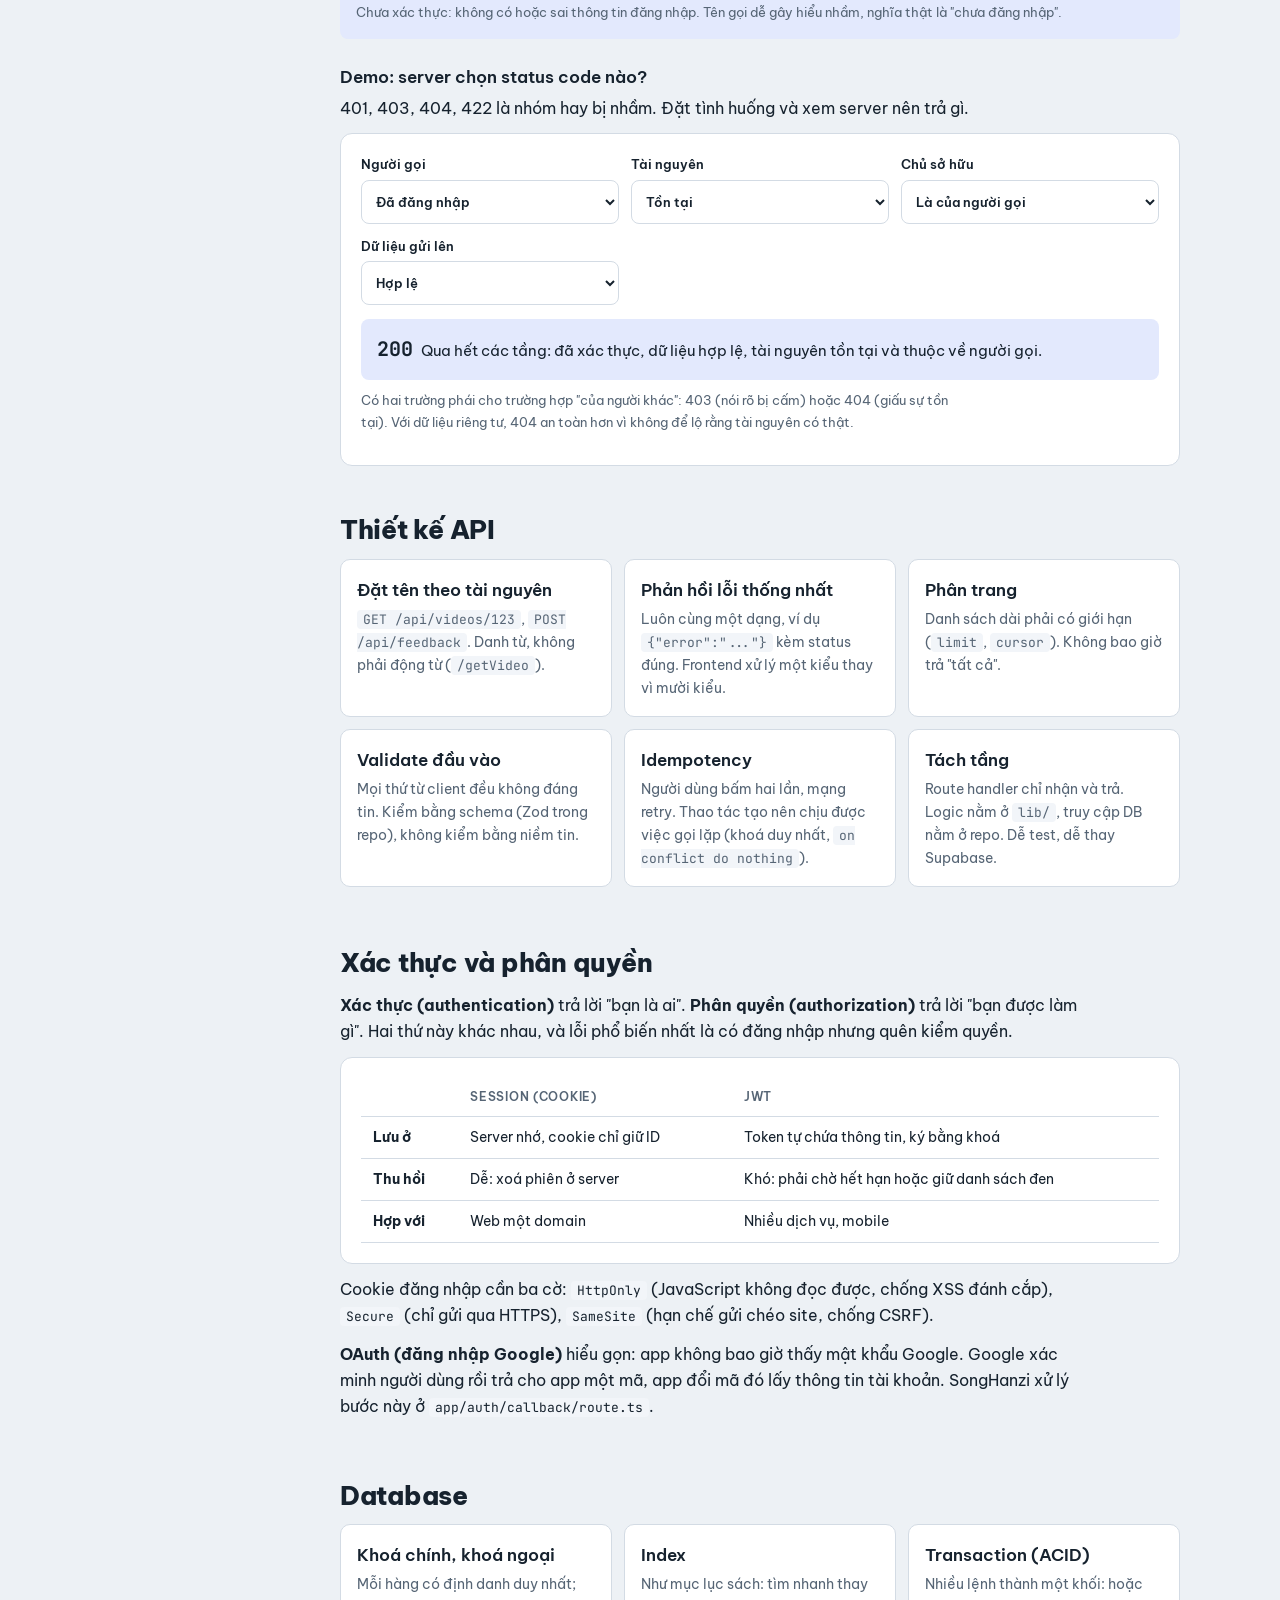
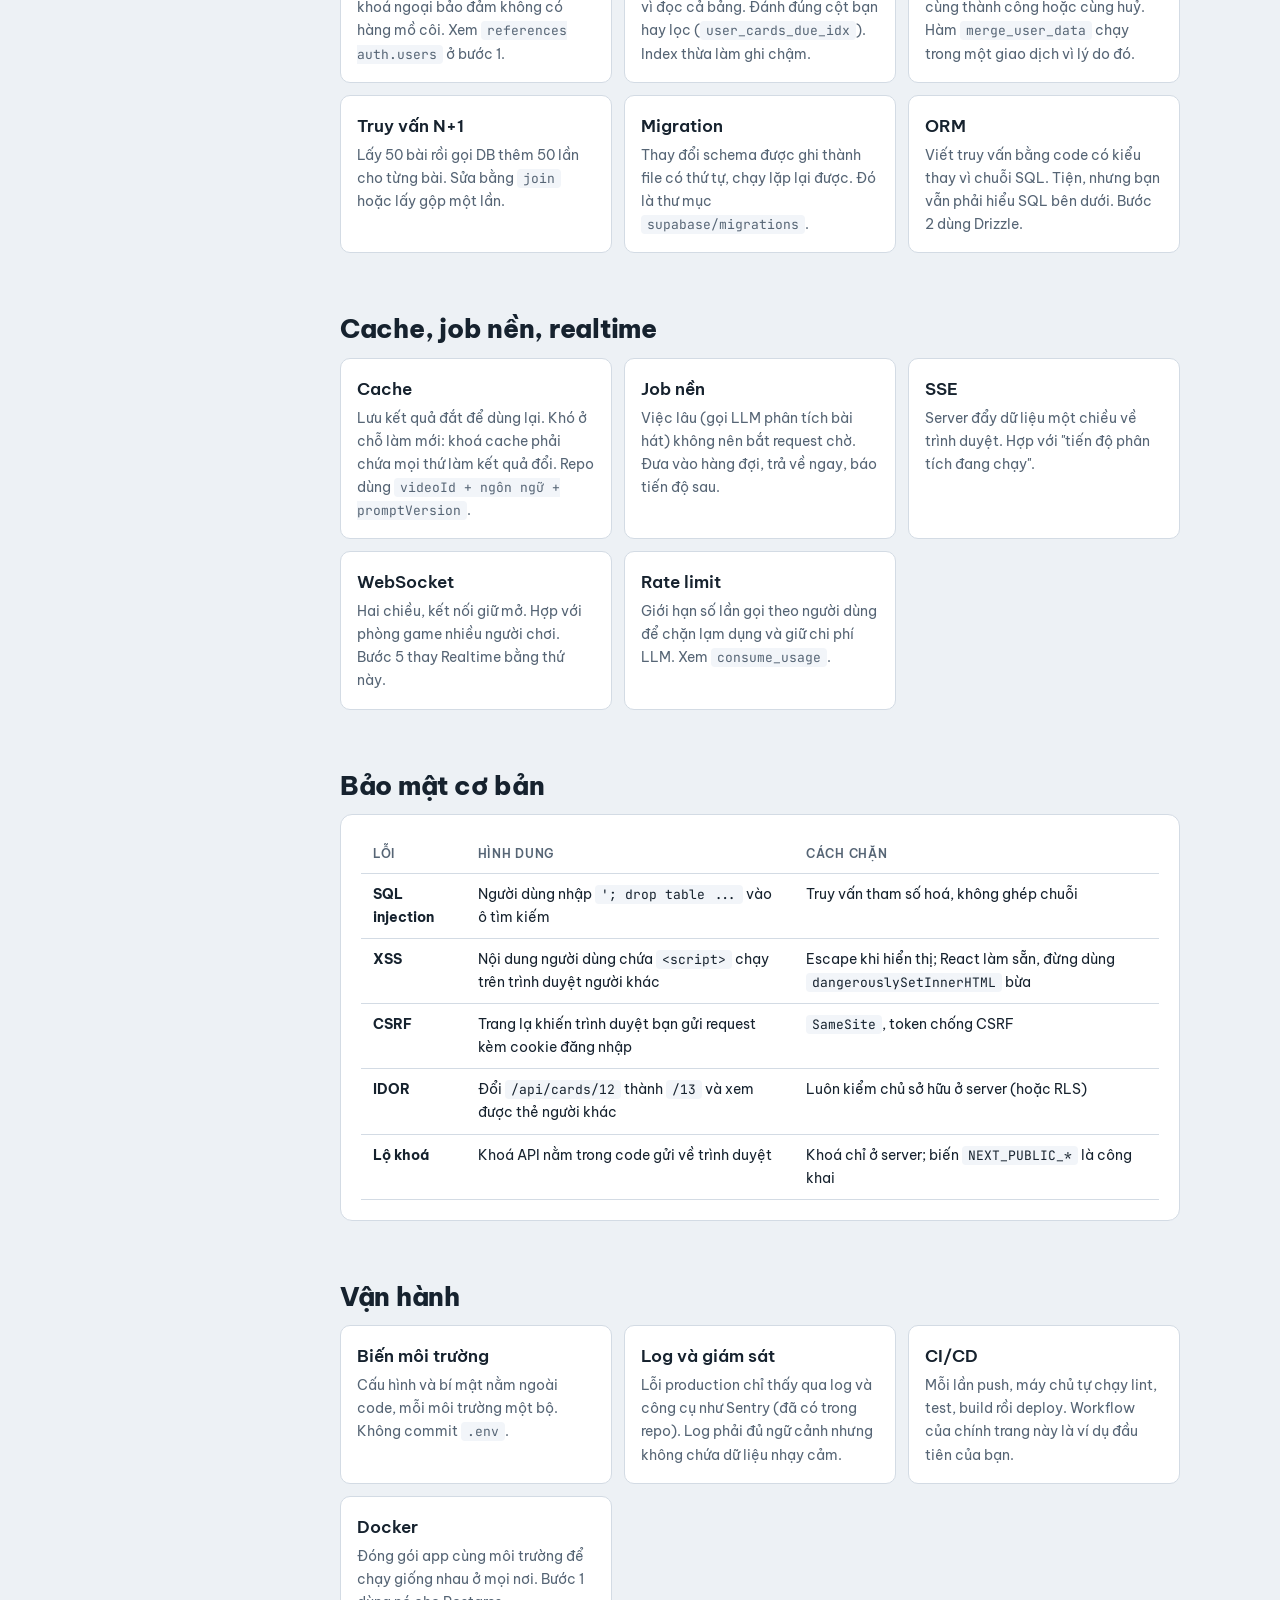
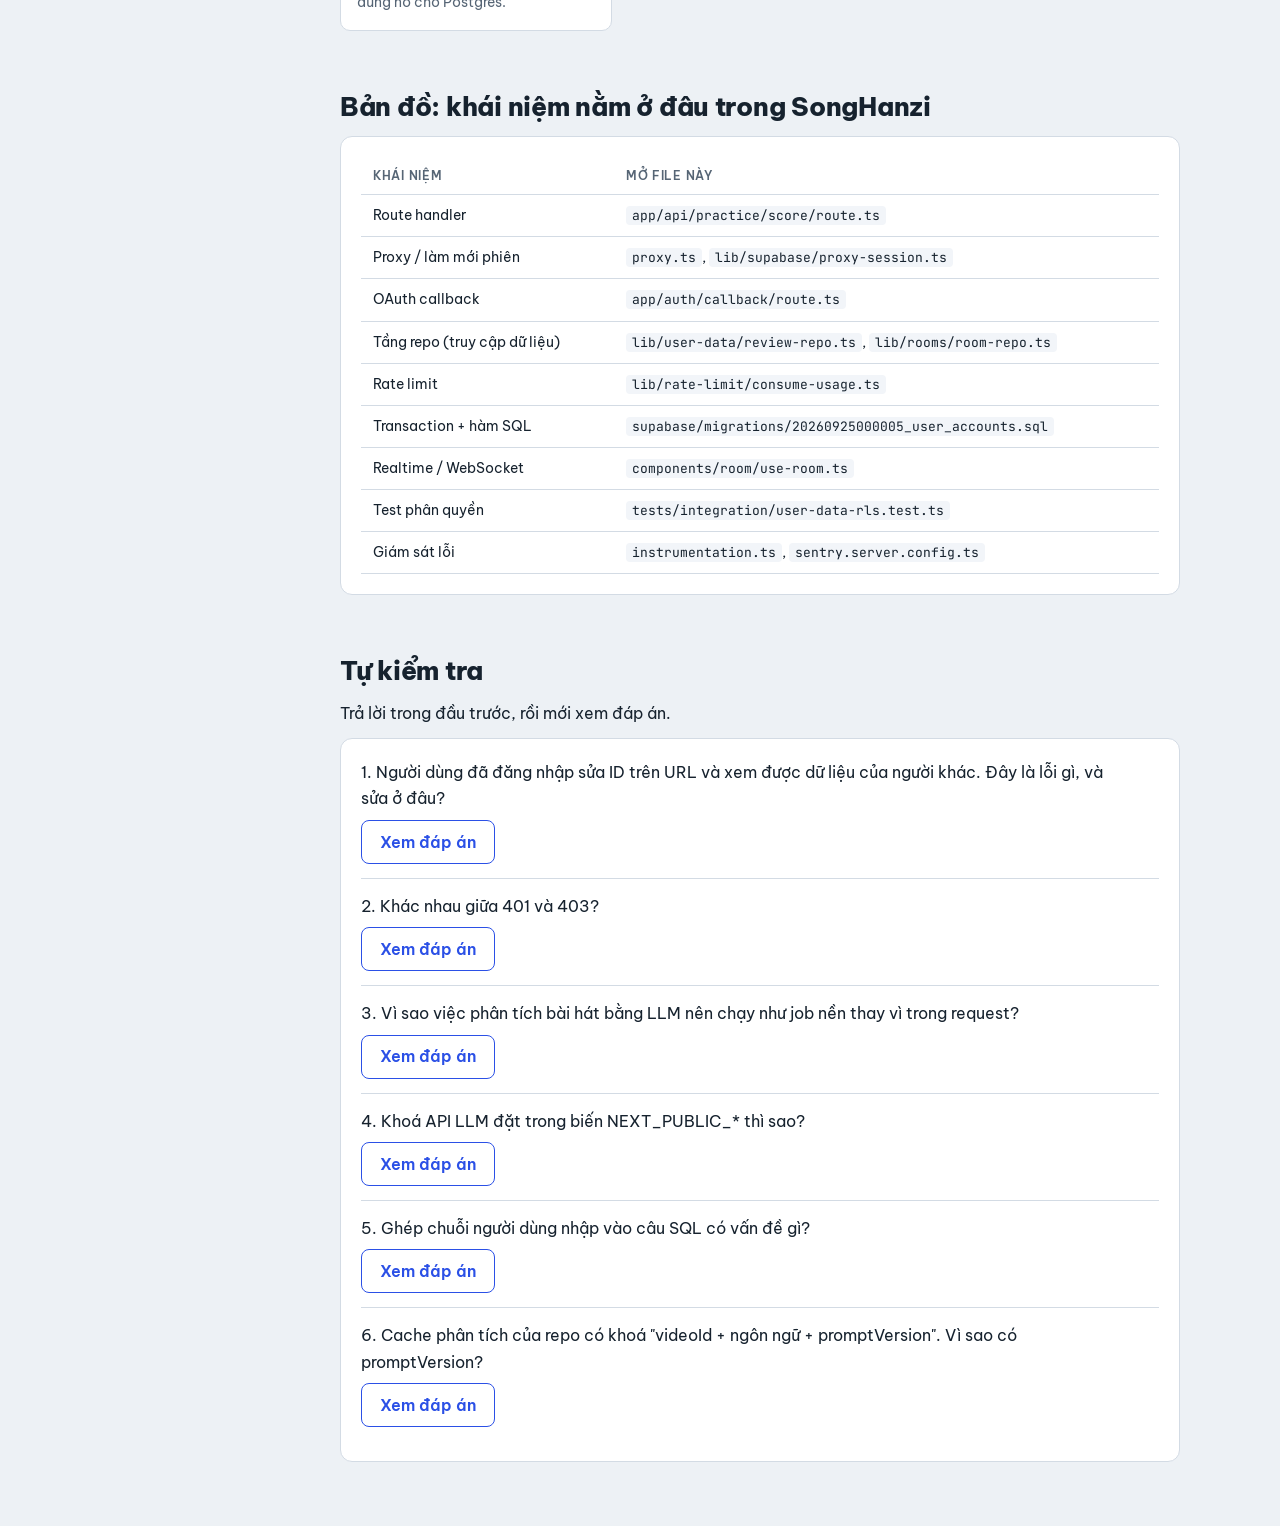
==== commit 16c66495: "feat: trang bước 2 (Drizzle và tầng API) có demo, bài tập Co-Authored-By: Claude Sonnet 5.5 <noreply" ====
--- a/site/backend.html
+++ b/site/backend.html
@@ -41,6 +41,7 @@
     <a href="#ban-do">Bản đồ vào SongHanzi</a>
     <a href="#tu-kiem-tra">Tự kiểm tra</a>
     <a href="index.html" style="margin-top:12px;color:var(--accent);font-weight:600">← Bước 1</a>
+    <a href="buoc-2.html" style="color:var(--accent);font-weight:600">Bước 2 →</a>
   </nav>
 
   <main>
